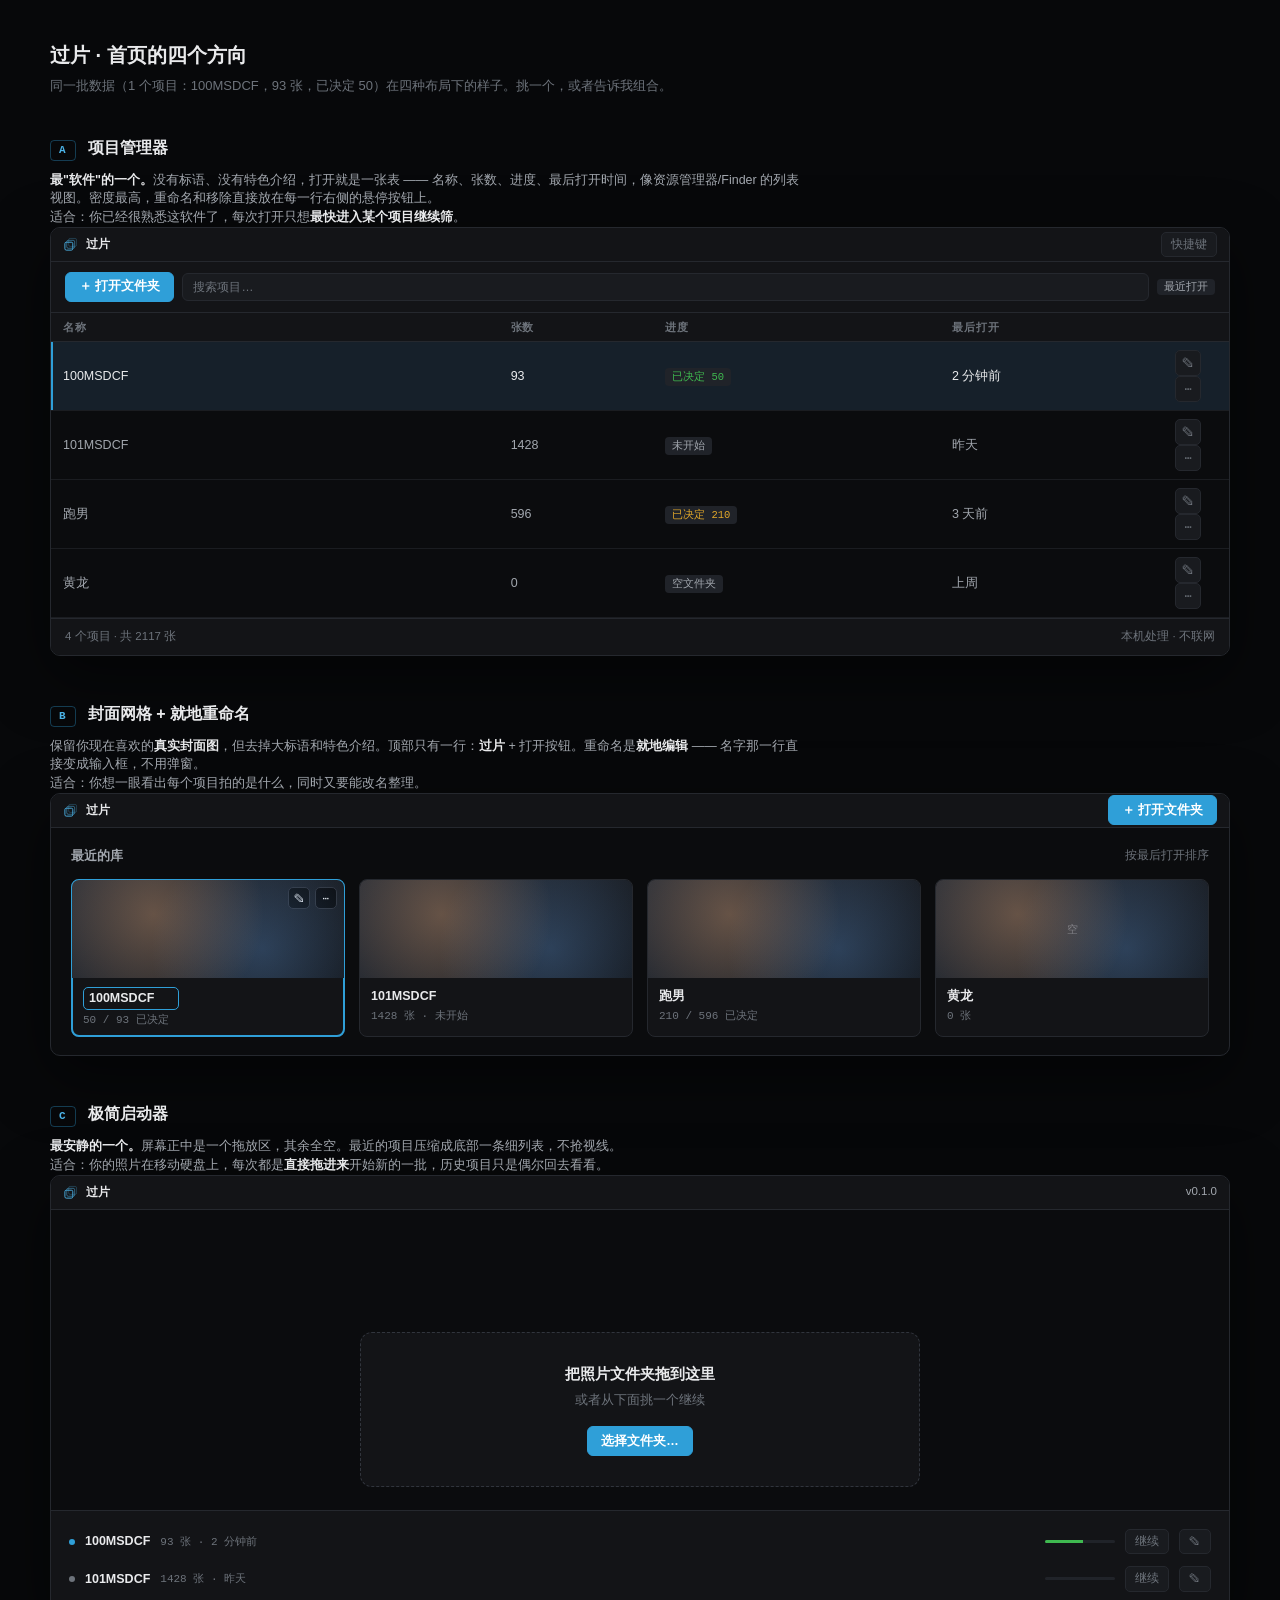
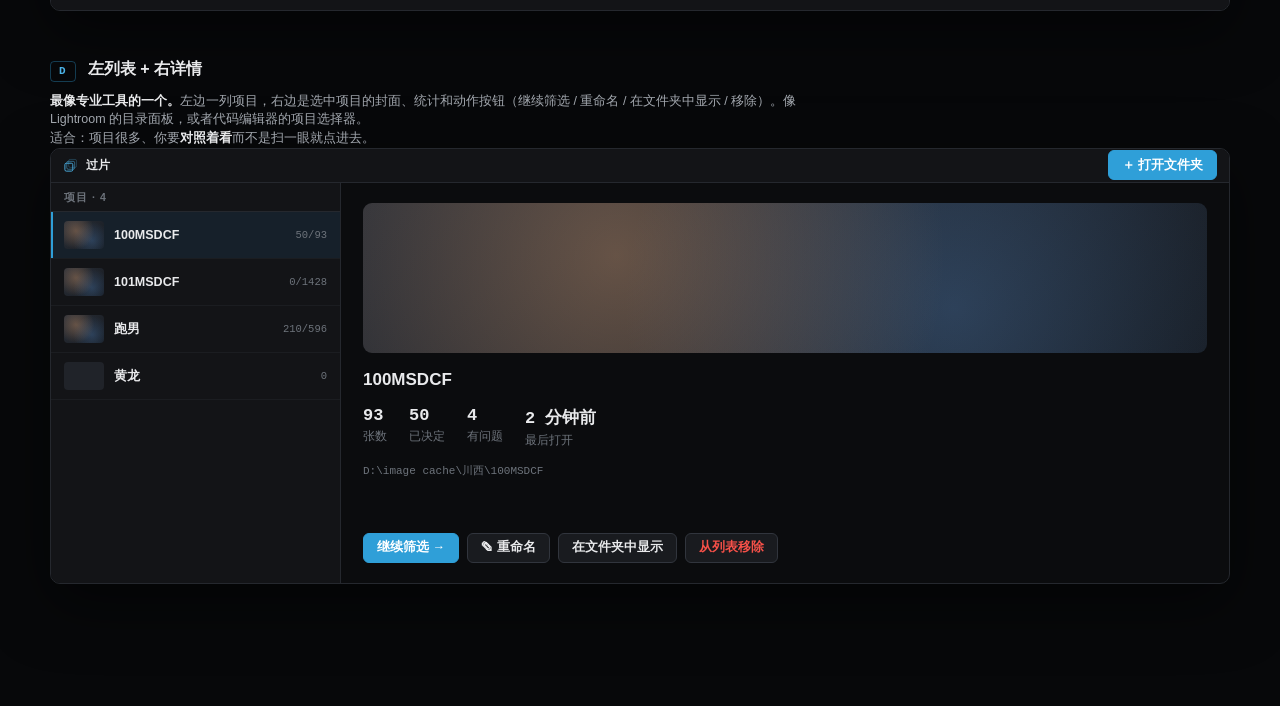
==== mockups/home-options.html @ b93116c7 "Initial commit: 过片 Guopian 本地照片筛选工具。照片一张张推到面前，按左右键说「要」或「不要」， 最后一次性归档到三个文件夹。  - Python 3.10 + Flask 本" ====
<!DOCTYPE html>
<html lang="zh-CN">
<head>
<meta charset="utf-8">
<title>过片 · 首页方案对比</title>
<style>
:root{
  --bg:#0b0c0e; --surface:#131417; --surface-2:#191b1f; --surface-3:#202329;
  --line:#25282e; --line-2:#31353d; --ink:#e9eaec; --ink-2:#a2a7ae; --ink-3:#6d737b;
  --accent:#2f9fd8; --accent-ink:#4cb4e8; --keep:#3fb950; --reject:#f85149; --mark:#e0a72a;
  --ui:-apple-system,"Segoe UI","PingFang SC","Microsoft YaHei",sans-serif;
  --mono:ui-monospace,"SF Mono",Consolas,monospace;
}
*{box-sizing:border-box}
body{margin:0;background:#07080a;color:var(--ink);font:14px/1.5 var(--ui);padding:40px 24px 80px}
.wrap{max-width:1180px;margin:0 auto}
h1{font-size:20px;font-weight:650;margin:0 0 6px}
.sub{color:var(--ink-3);font-size:13px;margin:0 0 40px}
.opt{margin:0 0 46px}
.opt > header{display:flex;align-items:baseline;gap:12px;margin:0 0 10px;flex-wrap:wrap}
.tag{font:600 11px/1 var(--mono);letter-spacing:.1em;color:var(--accent-ink);
     border:1px solid rgba(47,159,216,.35);padding:4px 8px;border-radius:4px}
.opt h2{font-size:16px;font-weight:640;margin:0}
.why{color:var(--ink-2);font-size:12.5px;margin:6px 0 0;max-width:60em}
.why b{color:var(--ink);font-weight:600}
.why em{font-style:normal;color:var(--reject)}
.frame{border:1px solid var(--line);border-radius:10px;overflow:hidden;background:var(--bg);
       box-shadow:0 20px 60px rgba(0,0,0,.5)}
.bar{height:34px;display:flex;align-items:center;gap:8px;padding:0 12px;
     background:var(--surface);border-bottom:1px solid var(--line);font-size:12px;color:var(--ink-2)}
.bar .sp{flex:1}
.logo{width:15px;height:15px;color:var(--accent-ink)}
.screen{height:400px;overflow:hidden;position:relative}
.cover{background:
  linear-gradient(135deg,#2a2f38,#161a20);
  position:relative;overflow:hidden}
.cover::after{content:'';position:absolute;inset:0;
  background:radial-gradient(circle at 30% 35%, rgba(255,180,120,.30), transparent 55%),
             radial-gradient(circle at 70% 70%, rgba(90,150,220,.28), transparent 55%)}
.pill{font:500 10.5px/1 var(--mono);padding:3px 7px;border-radius:4px;
      background:var(--surface-3);color:var(--ink-2)}
.pill.k{color:var(--keep)}.pill.r{color:var(--reject)}.pill.m{color:var(--mark)}
.act{font-size:11.5px;color:var(--ink-3);border:1px solid var(--line);
     padding:3px 9px;border-radius:5px;background:var(--surface-2)}
.act.pri{background:var(--accent);border-color:var(--accent);color:#fff;font-weight:600}
.btn{display:inline-flex;align-items:center;gap:7px;height:30px;padding:0 13px;
     border-radius:6px;font-size:12.5px;font-weight:600;border:1px solid var(--line-2);
     background:var(--surface-2);color:var(--ink)}
.btn.pri{background:var(--accent);border-color:var(--accent);color:#fff}

/* ── A ── */
.aWrap{padding:0}
.aHead{display:flex;align-items:center;gap:8px;padding:10px 14px;border-bottom:1px solid var(--line);background:var(--surface)}
.aSearch{flex:1;height:28px;background:var(--surface-2);border:1px solid var(--line);
         border-radius:6px;color:var(--ink-3);font-size:12px;padding:0 10px;display:flex;align-items:center}
.tbl{width:100%;border-collapse:collapse;font-size:12.5px}
.tbl th{ text-align:left;font:600 10.5px/1 var(--ui);letter-spacing:.08em;color:var(--ink-3);
  padding:9px 12px;border-bottom:1px solid var(--line);background:var(--surface)}
.tbl td{padding:8px 12px;border-bottom:1px solid #1b1d21;color:var(--ink-2)}
.tbl tr.sel td{background:#16202a;color:var(--ink)}
.tbl tr.sel td:first-child{box-shadow:inset 2px 0 0 var(--accent)}
.tbtn{width:26px;height:26px;border-radius:5px;background:var(--surface-2);
      border:1px solid var(--line);display:inline-grid;place-items:center;color:var(--ink-3);margin-left:4px}
.aFoot{display:flex;align-items:center;gap:12px;padding:9px 14px;font-size:11.5px;color:var(--ink-3);
       border-top:1px solid var(--line);background:var(--surface)}

/* ── B ── */
.bWrap{padding:18px 20px}
.bHead{display:flex;align-items:center;justify-content:space-between;margin-bottom:14px}
.bTitle{font-size:13px;font-weight:640;color:var(--ink-2)}
.bGrid{display:grid;grid-template-columns:repeat(4,1fr);gap:14px}
.bCard{border:1px solid var(--line);border-radius:8px;overflow:hidden;background:var(--surface)}
.bCard .cover{height:98px}
.bCard .m{padding:9px 11px}
.bCard .nm{font-size:12.5px;font-weight:600}
.bCard .st{font:400 11px var(--mono);color:var(--ink-3);margin-top:2px}
.bHover{outline:2px solid var(--accent);outline-offset:-2px;position:relative}
.bHover .tools{position:absolute;right:7px;top:7px;display:flex;gap:5px}
.bHover .tools span{width:22px;height:22px;border-radius:5px;background:rgba(8,9,11,.8);
  border:1px solid var(--line-2);display:grid;place-items:center;font-size:11px;color:var(--ink)}
.bRen{background:var(--surface);border:1px solid var(--accent);border-radius:5px;
      padding:1px 5px;font:inherit;font-size:12.5px;font-weight:600;color:var(--ink);width:96px}

/* ── C ── */
.cWrap{display:grid;place-items:center;height:400px;padding:24px}
.drop{width:min(560px,90%);border:1.5px dashed var(--line-2);border-radius:12px;
      padding:30px;text-align:center;background:var(--surface)}
.drop h3{margin:0 0 6px;font-size:15px;font-weight:640}
.drop p{margin:0 0 16px;font-size:12.5px;color:var(--ink-3)}
.cRecent{position:absolute;left:0;right:0;bottom:0;border-top:1px solid var(--line);
  background:var(--surface);padding:12px 18px}
.cRow{display:flex;align-items:center;gap:10px;padding:6px 0;font-size:12.5px}
.cDot{width:6px;height:6px;border-radius:50%;background:var(--accent)}
.cName{font-weight:600}.cMeta{color:var(--ink-3);font:400 11px var(--mono);flex:1}
.prog{width:70px;height:3px;background:var(--surface-3);border-radius:2px;overflow:hidden}
.prog i{display:block;height:100%;background:var(--keep)}

/* ── D ── */
.dWrap{display:grid;grid-template-columns:290px 1fr;height:400px}
.dList{border-right:1px solid var(--line);background:var(--surface);overflow:hidden}
.dList .hd{padding:9px 13px;font:600 10.5px/1 var(--ui);letter-spacing:.1em;color:var(--ink-3);
           border-bottom:1px solid var(--line)}
.dItem{display:flex;align-items:center;gap:10px;padding:9px 13px;border-bottom:1px solid #1b1d21}
.dItem.on{background:#16202a;box-shadow:inset 2px 0 0 var(--accent)}
.dThumb{width:40px;height:28px;border-radius:4px;flex:0 0 auto}
.dItem .nm{font-size:12.5px;font-weight:600;flex:1;min-width:0;
           white-space:nowrap;overflow:hidden;text-overflow:ellipsis}
.dItem .n{font:400 10.5px var(--mono);color:var(--ink-3)}
.dMain{padding:20px 22px;display:flex;flex-direction:column;gap:14px}
.dBig{height:150px;border-radius:9px}
.dH{font-size:17px;font-weight:660}
.dStats{display:flex;gap:22px;font-size:12px;color:var(--ink-3)}
.dStats b{display:block;font:600 17px var(--mono);color:var(--ink);margin-bottom:2px}
.dActions{display:flex;gap:8px;flex-wrap:wrap;margin-top:auto}
</style>
</head>
<body>
<div class="wrap">
  <h1>过片 · 首页的四个方向</h1>
  <p class="sub">同一批数据（1 个项目：100MSDCF，93 张，已决定 50）在四种布局下的样子。挑一个，或者告诉我组合。</p>

  <!-- ─────────────── A ─────────────── -->
  <section class="opt">
    <header>
      <span class="tag">A</span>
      <h2>项目管理器</h2>
    </header>
    <p class="why"><b>最"软件"的一个。</b>没有标语、没有特色介绍，打开就是一张表 —— 名称、张数、进度、最后打开时间，像资源管理器/Finder 的列表视图。密度最高，重命名和移除直接放在每一行右侧的悬停按钮上。<br>
      适合：你已经很熟悉这软件了，每次打开只想<b>最快进入某个项目继续筛</b>。</p>
    <div class="frame">
      <div class="bar">
        <svg class="logo" viewBox="0 0 36 36" fill="none" stroke="currentColor" stroke-width="2.2"><rect x="13.5" y="3.5" width="19" height="19" rx="3.5" opacity=".28"/><rect x="9" y="8" width="19" height="19" rx="3.5" opacity=".55"/><rect x="4.5" y="12.5" width="19" height="19" rx="3.5"/></svg>
        <span style="font-weight:600;color:var(--ink)">过片</span>
        <span class="sp"></span>
        <span class="act">快捷键</span>
      </div>
      <div class="aWrap">
        <div class="aHead">
          <span class="btn pri">＋ 打开文件夹</span>
          <span class="aSearch">搜索项目…</span>
          <span class="pill">最近打开</span>
        </div>
        <table class="tbl">
          <tr><th style="width:38%">名称</th><th>张数</th><th>进度</th><th>最后打开</th><th style="width:70px"></th></tr>
          <tr class="sel">
            <td>100MSDCF</td><td>93</td>
            <td><span class="pill k">已决定 50</span></td><td>2 分钟前</td>
            <td><span class="tbtn">✎</span><span class="tbtn">⋯</span></td>
          </tr>
          <tr>
            <td>101MSDCF</td><td>1428</td>
            <td><span class="pill">未开始</span></td><td>昨天</td>
            <td><span class="tbtn">✎</span><span class="tbtn">⋯</span></td>
          </tr>
          <tr>
            <td>跑男</td><td>596</td>
            <td><span class="pill m">已决定 210</span></td><td>3 天前</td>
            <td><span class="tbtn">✎</span><span class="tbtn">⋯</span></td>
          </tr>
          <tr>
            <td>黄龙</td><td>0</td>
            <td><span class="pill">空文件夹</span></td><td>上周</td>
            <td><span class="tbtn">✎</span><span class="tbtn">⋯</span></td>
          </tr>
        </table>
        <div class="aFoot"><span>4 个项目 · 共 2117 张</span><span class="sp" style="flex:1"></span><span>本机处理 · 不联网</span></div>
      </div>
    </div>
  </section>

  <!-- ─────────────── B ─────────────── -->
  <section class="opt">
    <header>
      <span class="tag">B</span>
      <h2>封面网格 + 就地重命名</h2>
    </header>
    <p class="why">保留你现在喜欢的<b>真实封面图</b>，但去掉大标语和特色介绍。顶部只有一行：<b>过片</b> + 打开按钮。重命名是<b>就地编辑</b> —— 名字那一行直接变成输入框，不用弹窗。<br>
      适合：你想一眼看出每个项目拍的是什么，同时又要能改名整理。</p>
    <div class="frame">
      <div class="bar">
        <svg class="logo" viewBox="0 0 36 36" fill="none" stroke="currentColor" stroke-width="2.2"><rect x="13.5" y="3.5" width="19" height="19" rx="3.5" opacity=".28"/><rect x="9" y="8" width="19" height="19" rx="3.5" opacity=".55"/><rect x="4.5" y="12.5" width="19" height="19" rx="3.5"/></svg>
        <span style="font-weight:600;color:var(--ink)">过片</span>
        <span class="sp"></span>
        <span class="btn pri">＋ 打开文件夹</span>
      </div>
      <div class="bWrap">
        <div class="bHead">
          <span class="bTitle">最近的库</span>
          <span style="font-size:11.5px;color:var(--ink-3)">按最后打开排序</span>
        </div>
        <div class="bGrid">
          <div class="bCard bHover">
            <div class="cover" style="position:relative">
              <span class="tools">
                <span>✎</span><span>⋯</span>
              </span>
            </div>
            <div class="m">
              <input class="bRen" value="100MSDCF">
              <div class="st">50 / 93 已决定</div>
            </div>
          </div>
          <div class="bCard">
            <div class="cover"></div>
            <div class="m"><div class="nm">101MSDCF</div><div class="st">1428 张 · 未开始</div></div>
          </div>
          <div class="bCard">
            <div class="cover"></div>
            <div class="m"><div class="nm">跑男</div><div class="st">210 / 596 已决定</div></div>
          </div>
          <div class="bCard">
            <div class="cover" style="display:grid;place-items:center;font-size:11px;color:var(--ink-3)">空</div>
            <div class="m"><div class="nm">黄龙</div><div class="st">0 张</div></div>
          </div>
        </div>
      </div>
    </div>
  </section>

  <!-- ─────────────── C ─────────────── -->
  <section class="opt">
    <header>
      <span class="tag">C</span>
      <h2>极简启动器</h2>
    </header>
    <p class="why"><b>最安静的一个。</b>屏幕正中是一个拖放区，其余全空。最近的项目压缩成底部一条细列表，不抢视线。<br>
      适合：你的照片在移动硬盘上，每次都是<b>直接拖进来</b>开始新的一批，历史项目只是偶尔回去看看。</p>
    <div class="frame">
      <div class="bar">
        <svg class="logo" viewBox="0 0 36 36" fill="none" stroke="currentColor" stroke-width="2.2"><rect x="13.5" y="3.5" width="19" height="19" rx="3.5" opacity=".28"/><rect x="9" y="8" width="19" height="19" rx="3.5" opacity=".55"/><rect x="4.5" y="12.5" width="19" height="19" rx="3.5"/></svg>
        <span style="font-weight:600;color:var(--ink)">过片</span>
        <span class="sp"></span>
        <span style="font-size:11.5px">v0.1.0</span>
      </div>
      <div class="screen">
        <div class="cWrap">
          <div class="drop">
            <h3>把照片文件夹拖到这里</h3>
            <p>或者从下面挑一个继续</p>
            <span class="btn pri">选择文件夹…</span>
          </div>
        </div>
        <div class="cRecent">
          <div class="cRow"><span class="cDot"></span><span class="cName">100MSDCF</span>
            <span class="cMeta">93 张 · 2 分钟前</span>
            <span class="prog"><i style="width:54%"></i></span>
            <span class="act">继续</span><span class="act">✎</span></div>
          <div class="cRow"><span class="cDot" style="background:var(--ink-3)"></span><span class="cName">101MSDCF</span>
            <span class="cMeta">1428 张 · 昨天</span>
            <span class="prog"><i style="width:0%"></i></span>
            <span class="act">继续</span><span class="act">✎</span></div>
        </div>
      </div>
    </div>
  </section>

  <!-- ─────────────── D ─────────────── -->
  <section class="opt">
    <header>
      <span class="tag">D</span>
      <h2>左列表 + 右详情</h2>
    </header>
    <p class="why"><b>最像专业工具的一个。</b>左边一列项目，右边是选中项目的封面、统计和动作按钮（继续筛选 / 重命名 / 在文件夹中显示 / 移除）。像 Lightroom 的目录面板，或者代码编辑器的项目选择器。<br>
      适合：项目很多、你要<b>对照着看</b>而不是扫一眼就点进去。</p>
    <div class="frame">
      <div class="bar">
        <svg class="logo" viewBox="0 0 36 36" fill="none" stroke="currentColor" stroke-width="2.2"><rect x="13.5" y="3.5" width="19" height="19" rx="3.5" opacity=".28"/><rect x="9" y="8" width="19" height="19" rx="3.5" opacity=".55"/><rect x="4.5" y="12.5" width="19" height="19" rx="3.5"/></svg>
        <span style="font-weight:600;color:var(--ink)">过片</span>
        <span class="sp"></span>
        <span class="btn pri">＋ 打开文件夹</span>
      </div>
      <div class="dWrap">
        <div class="dList">
          <div class="hd">项目 · 4</div>
          <div class="dItem on"><div class="dThumb cover"></div><div class="nm">100MSDCF</div><span class="n">50/93</span></div>
          <div class="dItem"><div class="dThumb cover"></div><div class="nm">101MSDCF</div><span class="n">0/1428</span></div>
          <div class="dItem"><div class="dThumb cover"></div><div class="nm">跑男</div><span class="n">210/596</span></div>
          <div class="dItem"><div class="dThumb" style="background:var(--surface-3)"></div><div class="nm">黄龙</div><span class="n">0</span></div>
        </div>
        <div class="dMain">
          <div class="dBig cover"></div>
          <div class="dH">100MSDCF</div>
          <div class="dStats">
            <span><b>93</b>张数</span>
            <span><b>50</b>已决定</span>
            <span><b>4</b>有问题</span>
            <span><b>2 分钟前</b>最后打开</span>
          </div>
          <div style="font:400 11px var(--mono);color:var(--ink-3)">D:\image cache\川西\100MSDCF</div>
          <div class="dActions">
            <span class="btn pri">继续筛选 →</span>
            <span class="btn">✎ 重命名</span>
            <span class="btn">在文件夹中显示</span>
            <span class="btn" style="color:var(--reject)">从列表移除</span>
          </div>
        </div>
      </div>
    </div>
  </section>
</div>
</body>
</html>
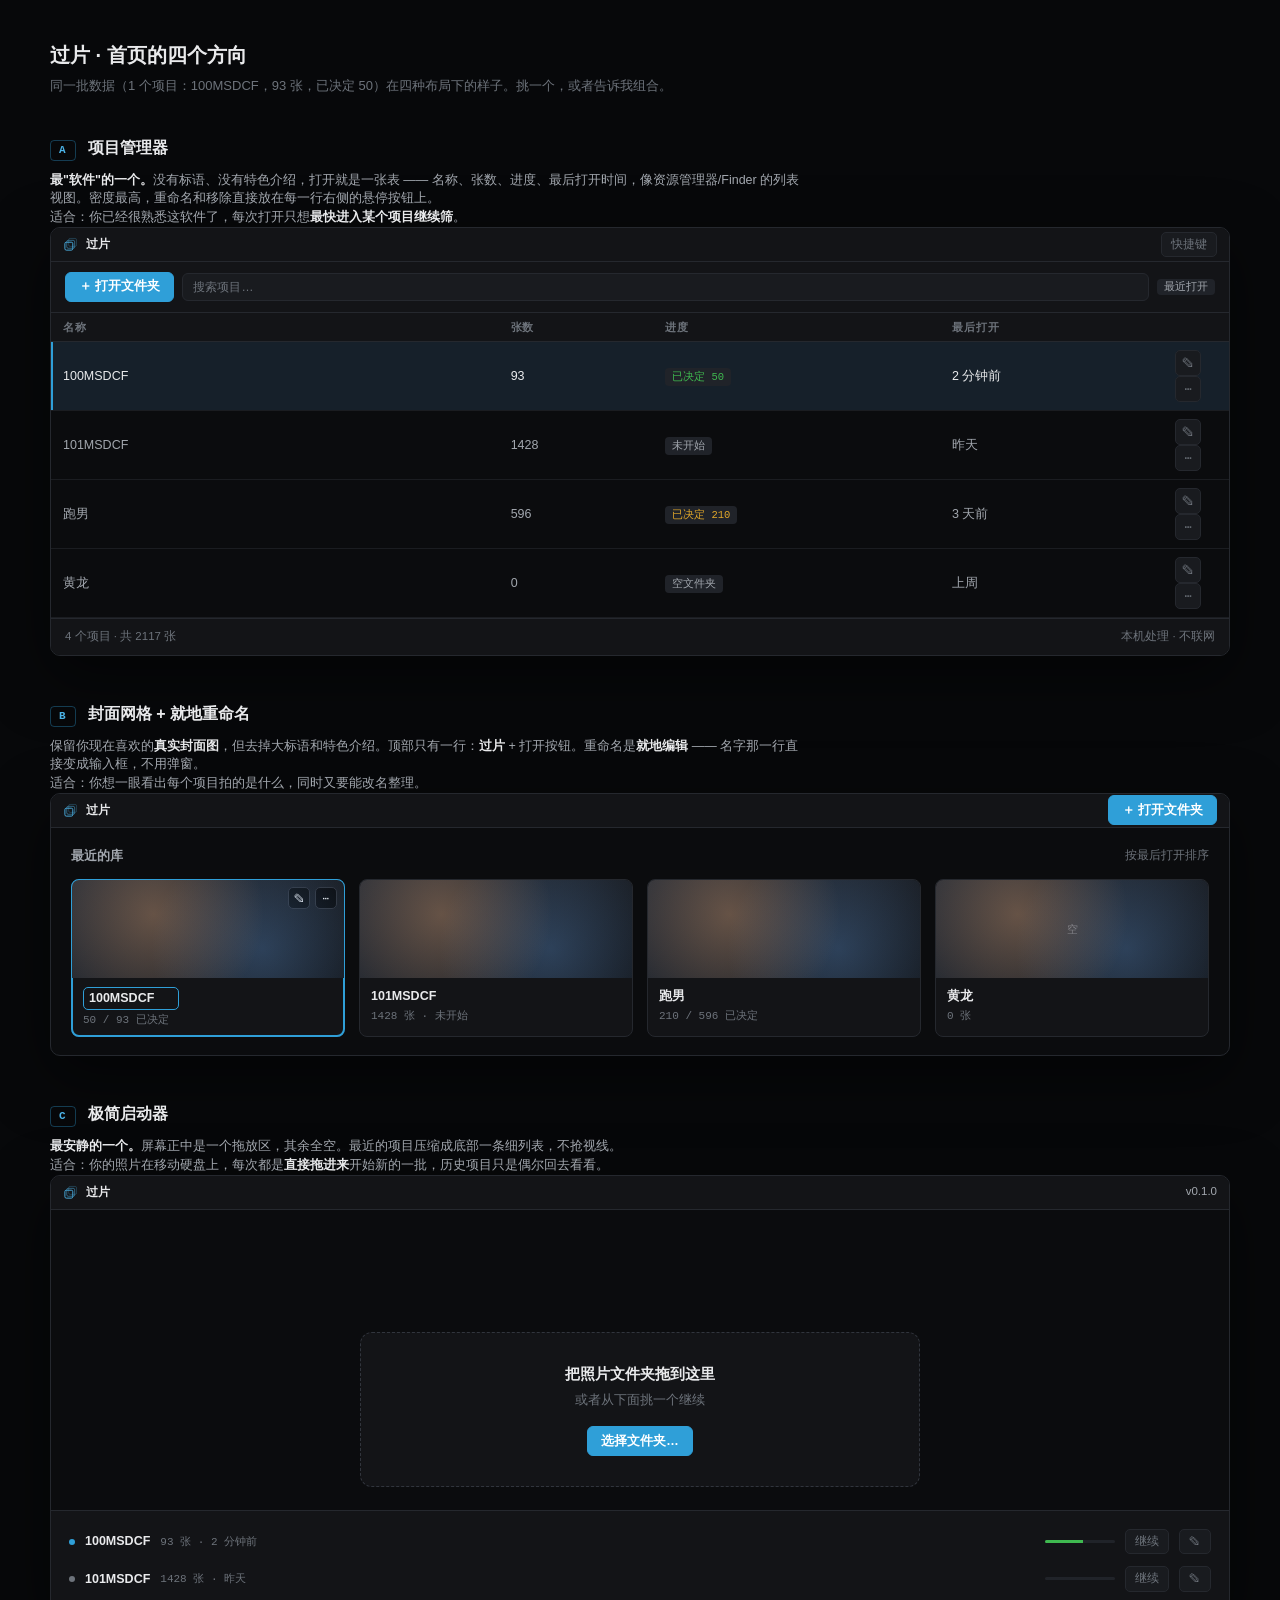
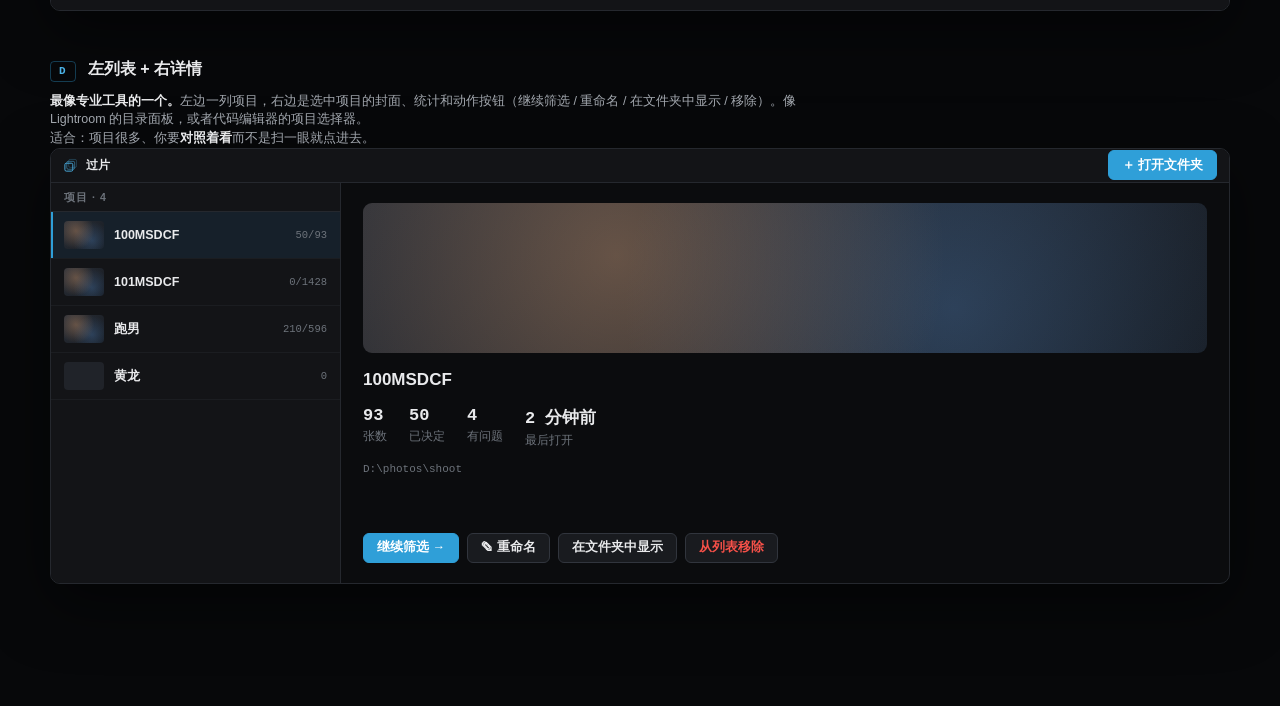
==== commit 549f95a3: "Remove local paths from the tree Test and diagnostic scripts hard-coded the folder this was develope" ====
--- a/mockups/home-options.html
+++ b/mockups/home-options.html
@@ -286,7 +286,7 @@
             <span><b>4</b>有问题</span>
             <span><b>2 分钟前</b>最后打开</span>
           </div>
-          <div style="font:400 11px var(--mono);color:var(--ink-3)">D:\image cache\川西\100MSDCF</div>
+          <div style="font:400 11px var(--mono);color:var(--ink-3)">D:\photos\shoot</div>
           <div class="dActions">
             <span class="btn pri">继续筛选 →</span>
             <span class="btn">✎ 重命名</span>
